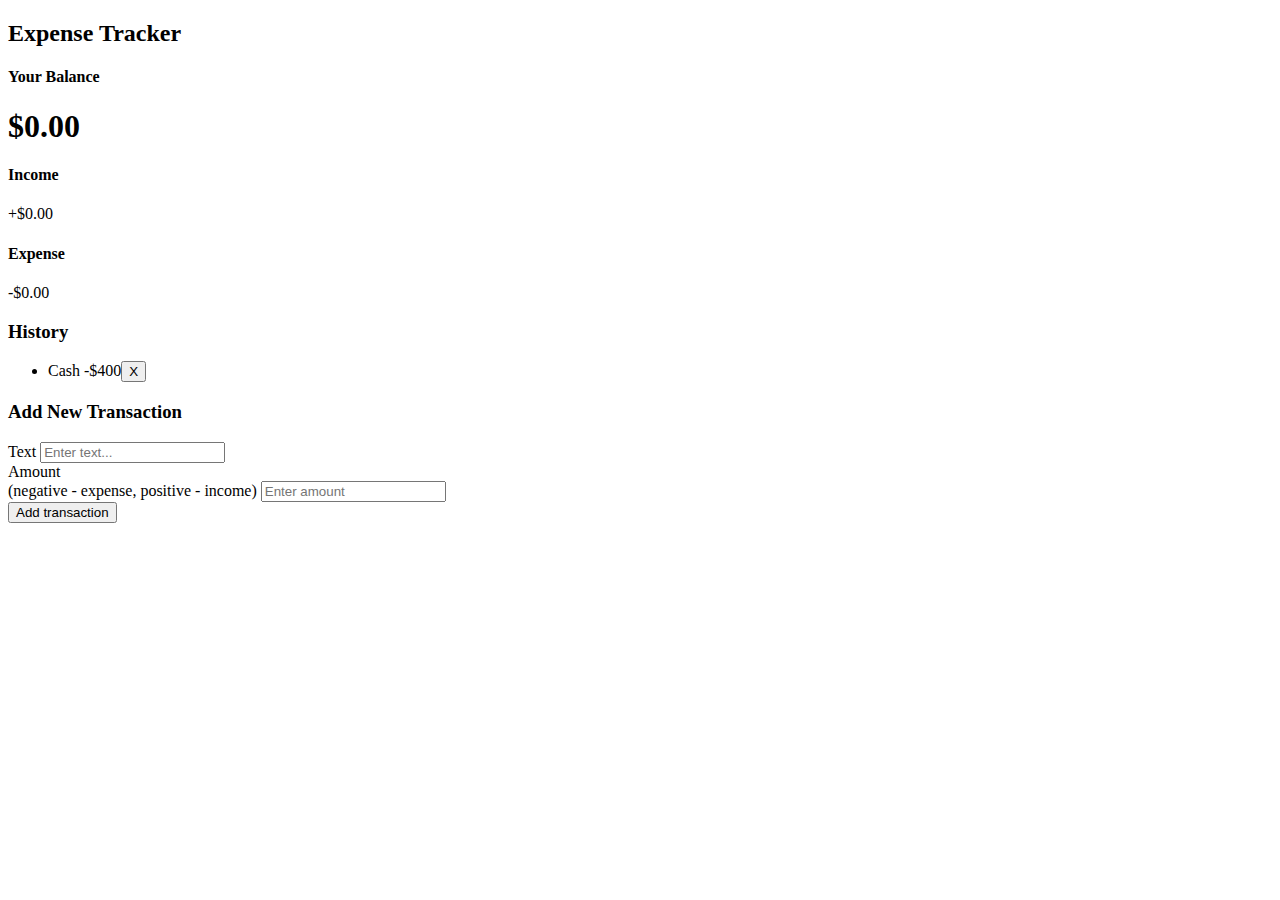
==== 09 - Expense Tracker/index.html @ 88f93996 "add app markup" ====
<!DOCTYPE html>
<html lang="en">
<head>
    <meta charset="UTF-8">
    <meta http-equiv="X-UA-Compatible" content="IE=edge">
    <meta name="viewport" content="width=device-width, initial-scale=1.0">
    <link rel="stylesheet" href="style.css">
    <title>Expense Tracker</title>
</head>
<body>
    <h2>Expense Tracker</h2>

    <div class="container">
        <h4>Your Balance</h4>
        <h1 id="balance">$0.00</h1>

        <div class="inc-exp-container">
            <div>  
                <h4>Income</h4>
                <p id="money-plus" class="money plus">+$0.00</p>
            </div>
            <div>  
                <h4>Expense</h4>
                <p id="money-plus" class="money minus">-$0.00</p>
            </div>
        </div>

        <h3>History</h3>
        <ul id="list" class="list">
            <li class="minus">Cash <span>-$400</span><button class="delete-btn">X</button></li>
        </ul>

        <h3>Add New Transaction</h3>
        <form id="form">
            <div class="form-control">
                <label for="text">Text</label>
                <input type="text" id="text" placeholder="Enter text...">
            </div>
            <div class="form-control">
                <label for="amount">Amount <br> (negative - expense, positive - income)</label>
                <input type="number" id="amount" placeholder="Enter amount">
            </div>
            <button class="btn">Add transaction</button>
        </form>
    </div>
    
    <script src="script.js"></script>
</body>
</html>
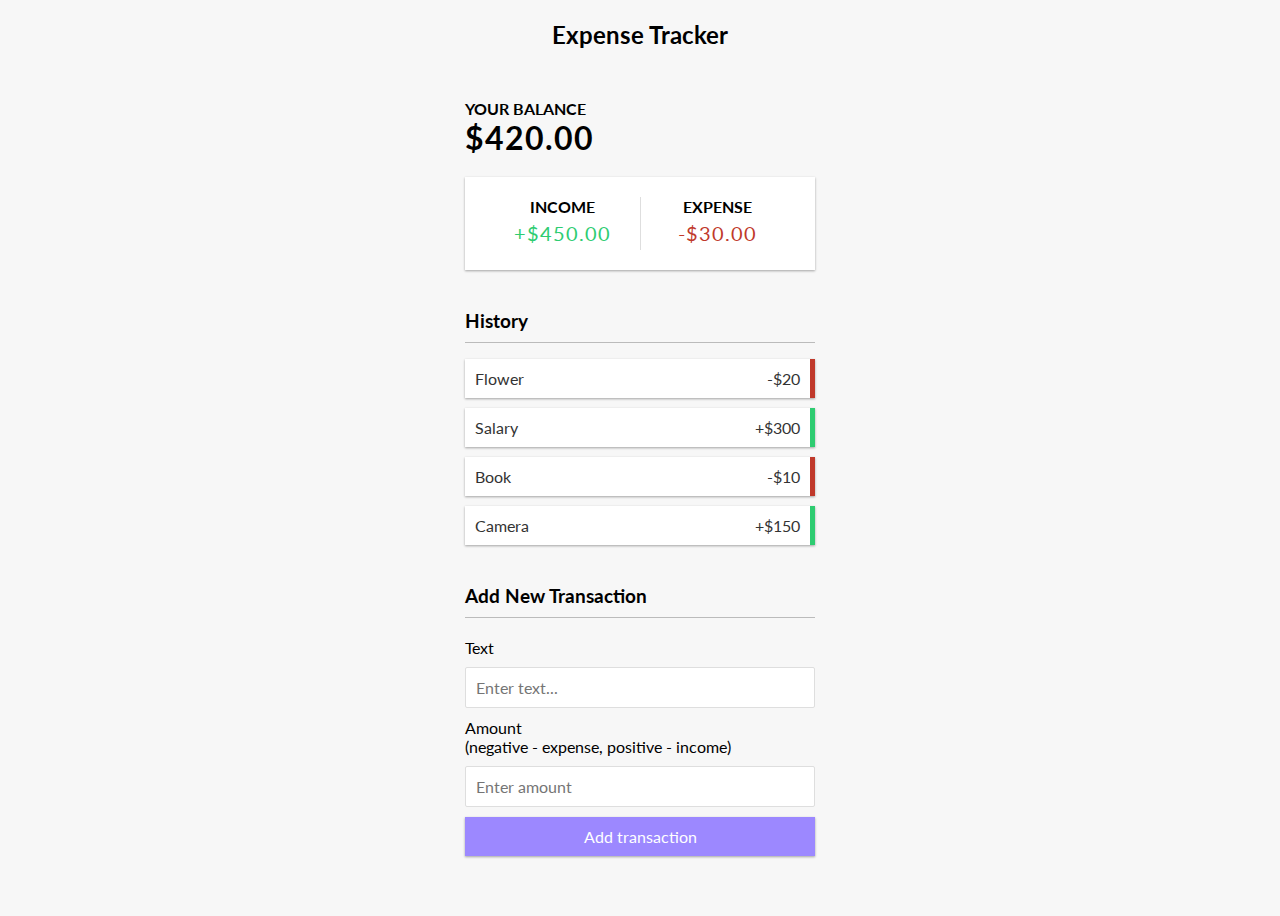
==== commit fdfaf916: "display total balance, total expenses and income" ====
--- a/09 - Expense Tracker/index.html
+++ b/09 - Expense Tracker/index.html
@@ -21,7 +21,7 @@
             </div>
             <div>  
                 <h4>Expense</h4>
-                <p id="money-plus" class="money minus">-$0.00</p>
+                <p id="money-minus" class="money minus">-$0.00</p>
             </div>
         </div>
 
--- a/09 - Expense Tracker/style.css
+++ b/09 - Expense Tracker/style.css
@@ -0,0 +1,148 @@
+@import url('https://fonts.googleapis.com/css2?family=Lato&display=swap');
+
+:root {
+    --box-shadow: 
+        0 1px 3px rgba(0,0,0, 0.12),
+        0 1px 2px rgba(0,0,0, 0.24);
+}
+
+* {
+    box-sizing: border-box;
+    font-family: inherit;
+}
+
+body {
+    background-color: #f7f7f7;
+    display: flex;
+    flex-direction: column;
+    align-items: center;
+    justify-content: center;
+    min-height: 100vh;
+    margin: 0;
+    font-family: Lato, sans-serif;
+}
+
+.container {
+    margin: 30px auto;
+    width: 350px;
+}
+
+h1 {
+    letter-spacing: 1px;
+    margin: 0;
+}
+
+h3 {
+    border-bottom: 1px solid #bbb;
+    padding-bottom: 10px;
+    margin: 40px 0 10px;
+}
+
+h4 {
+    margin: 0;
+    text-transform: uppercase;
+}
+
+.inc-exp-container {
+    background-color: #fff;
+    box-shadow: var(--box-shadow);
+    padding: 20px;
+    display: flex;
+    justify-content: space-between;
+    margin: 20px 0;
+}
+
+.inc-exp-container > div {
+    flex: 1;
+    text-align: center;
+}
+
+.inc-exp-container > div:first-of-type {
+    border-right: 1px solid #dedede;
+}
+
+.money {
+    font-size: 20px;
+    letter-spacing: 1px;
+    margin: 5px 0;
+}
+
+.money.plus {
+    color: #2ecc71;
+}
+
+.money.minus {
+    color: #c0392b;
+}
+
+label {
+    display: inline-block;
+    margin: 10px 0;
+}
+
+input[type="text"], input[type="number"] {
+    border: 1px solid #dedede;
+    border-radius: 2px;
+    display: block;
+    font-size: 16px;
+    padding: 10px;
+    width: 100%;
+}
+
+.btn {
+    cursor: pointer;
+    background-color: #9c88ff;
+    box-shadow: var(--box-shadow);
+    color: #fff;
+    border: 0;
+    display: block;
+    font-size: 16px;
+    margin: 10px 0 30px;
+    padding: 10px;
+    width: 100%;
+}
+
+.list {
+    list-style: none;
+    padding-left: 0;
+    margin-bottom: 40px;
+}
+
+.list li {
+    background-color: #fff;
+    box-shadow: var(--box-shadow);
+    color: #333;
+    display: flex;
+    justify-content: space-between;
+    position: relative;
+    padding: 10px;
+    margin: 10px 0;
+}
+
+.list li.plus {
+    border-right: 5px solid #2ecc71;
+}
+
+.list li.minus {
+    border-right: 5px solid #c0392b;
+}
+
+.delete-btn {
+    cursor: pointer;
+    background-color: #e74c3c;
+    border: 0;
+    color: #fff;
+    font-size: 20px;
+    line-height: 20px;
+    padding: 2px 5px;
+    position: absolute;
+    top: 50%;
+    left: 0;
+    transform: translate(-100%, -50%);
+    opacity: 0;
+    transition: opacity 0.3s ease;
+}
+
+.list li:hover .delete-btn {
+    opacity: 1;
+}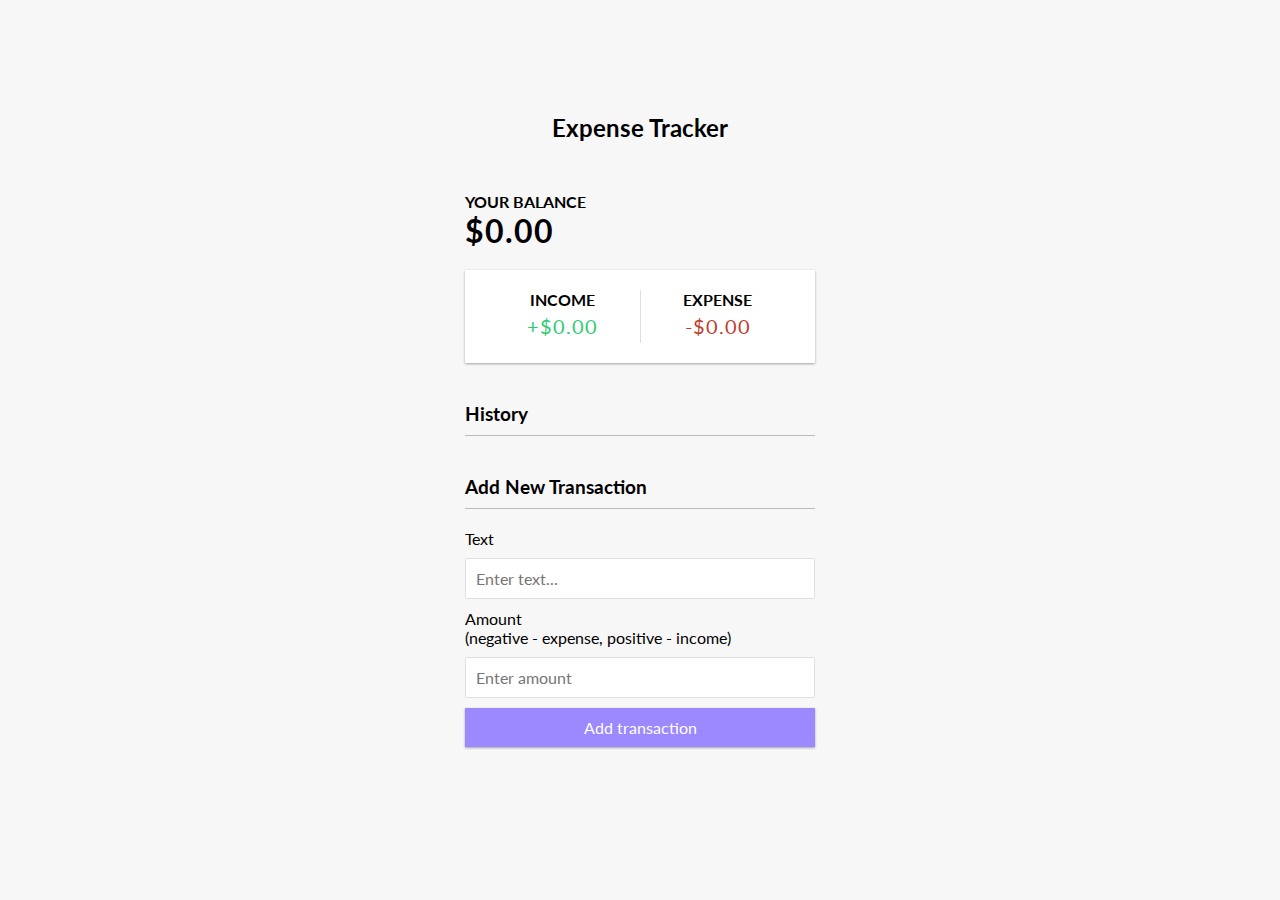
==== commit 05318a59: "save transaction history to local storage" ====
--- a/09 - Expense Tracker/index.html
+++ b/09 - Expense Tracker/index.html
@@ -40,7 +40,7 @@
                 <label for="amount">Amount <br> (negative - expense, positive - income)</label>
                 <input type="number" id="amount" placeholder="Enter amount">
             </div>
-            <button class="btn">Add transaction</button>
+            <button class="btn" type="submit">Add transaction</button>
         </form>
     </div>
     
